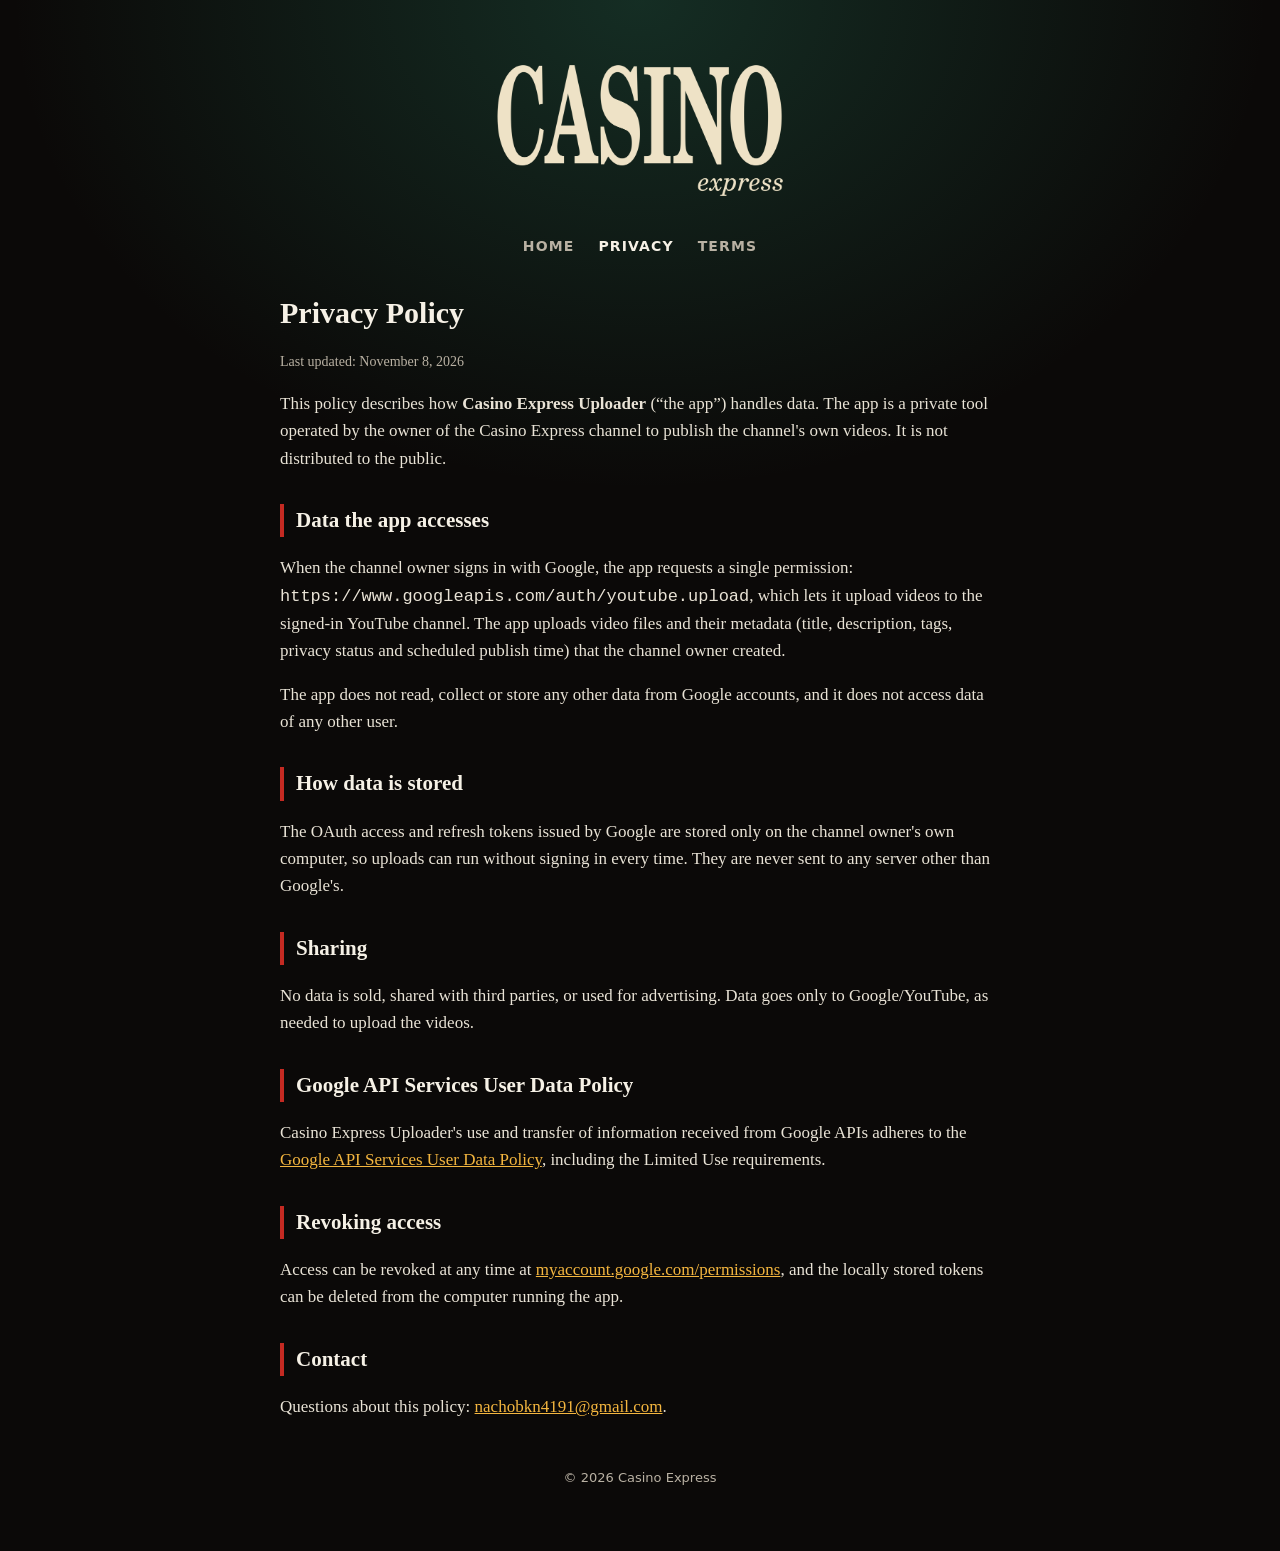
==== privacy.html @ b5d47b93 "Casino Express site: home, privacy policy, terms Co-Authored-By: Claude Opus 5.5 <noreply@anthropic." ====
<!doctype html>
<html lang="en">
<head>
<meta charset="utf-8">
<meta name="viewport" content="width=device-width, initial-scale=1">
<title>Privacy Policy — Casino Express</title>
<link rel="stylesheet" href="style.css">
</head>
<body>
<main>
  <header>
    <img src="logo.png" alt="Casino Express">
    <nav><a href="index.html">Home</a><a href="privacy.html" aria-current="page">Privacy</a><a href="terms.html">Terms</a></nav>
  </header>

  <h1>Privacy Policy</h1>
  <p class="small">Last updated: November 8, 2026</p>

  <p>This policy describes how <strong>Casino Express Uploader</strong> (“the app”) handles data. The app is a private tool
     operated by the owner of the Casino Express channel to publish the channel's own videos. It is not distributed to the public.</p>

  <h2>Data the app accesses</h2>
  <p>When the channel owner signs in with Google, the app requests a single permission:
     <code>https://www.googleapis.com/auth/youtube.upload</code>, which lets it upload videos to the signed-in YouTube channel.
     The app uploads video files and their metadata (title, description, tags, privacy status and scheduled publish time)
     that the channel owner created.</p>
  <p>The app does not read, collect or store any other data from Google accounts, and it does not access data of any other user.</p>

  <h2>How data is stored</h2>
  <p>The OAuth access and refresh tokens issued by Google are stored only on the channel owner's own computer, so uploads can run
     without signing in every time. They are never sent to any server other than Google's.</p>

  <h2>Sharing</h2>
  <p>No data is sold, shared with third parties, or used for advertising. Data goes only to Google/YouTube, as needed to upload the videos.</p>

  <h2>Google API Services User Data Policy</h2>
  <p>Casino Express Uploader's use and transfer of information received from Google APIs adheres to the
     <a href="https://developers.google.com/terms/api-services-user-data-policy">Google API Services User Data Policy</a>,
     including the Limited Use requirements.</p>

  <h2>Revoking access</h2>
  <p>Access can be revoked at any time at <a href="https://myaccount.google.com/permissions">myaccount.google.com/permissions</a>,
     and the locally stored tokens can be deleted from the computer running the app.</p>

  <h2>Contact</h2>
  <p>Questions about this policy: <a href="mailto:nachobkn4191@gmail.com">nachobkn4191@gmail.com</a>.</p>

  <footer>© 2026 Casino Express</footer>
</main>
</body>
</html>
---- style.css ----
:root { --night: #0b0908; --cream: #f6f1e6; --red: #c42a22; --felt: #1e6b55; --muted: #b9b1a3; }
* { box-sizing: border-box; }
body {
  margin: 0; background: var(--night); color: var(--cream);
  font: 17px/1.6 Georgia, "Times New Roman", serif;
  background-image: radial-gradient(ellipse 70% 45% at 50% 0%, rgba(46,140,108,.28), transparent 70%);
  min-height: 100vh;
}
main { max-width: 760px; margin: 0 auto; padding: 48px 20px 64px; }
header { text-align: center; margin-bottom: 36px; }
header img { width: min(320px, 70vw); }
nav { margin-top: 18px; font: 600 14px/1 system-ui, sans-serif; letter-spacing: .08em; text-transform: uppercase; }
nav a { color: var(--muted); text-decoration: none; margin: 0 12px; }
nav a:hover, nav a[aria-current] { color: var(--cream); }
h1 { font-size: 30px; margin: 0 0 6px; }
h2 { font-size: 21px; margin: 32px 0 8px; color: var(--cream); border-left: 4px solid var(--red); padding-left: 12px; }
p, li { color: #e9e3d6; }
a { color: #f4b63f; }
.small { color: var(--muted); font-size: 14px; }
footer { margin-top: 48px; text-align: center; color: var(--muted); font: 13px/1.5 system-ui, sans-serif; }
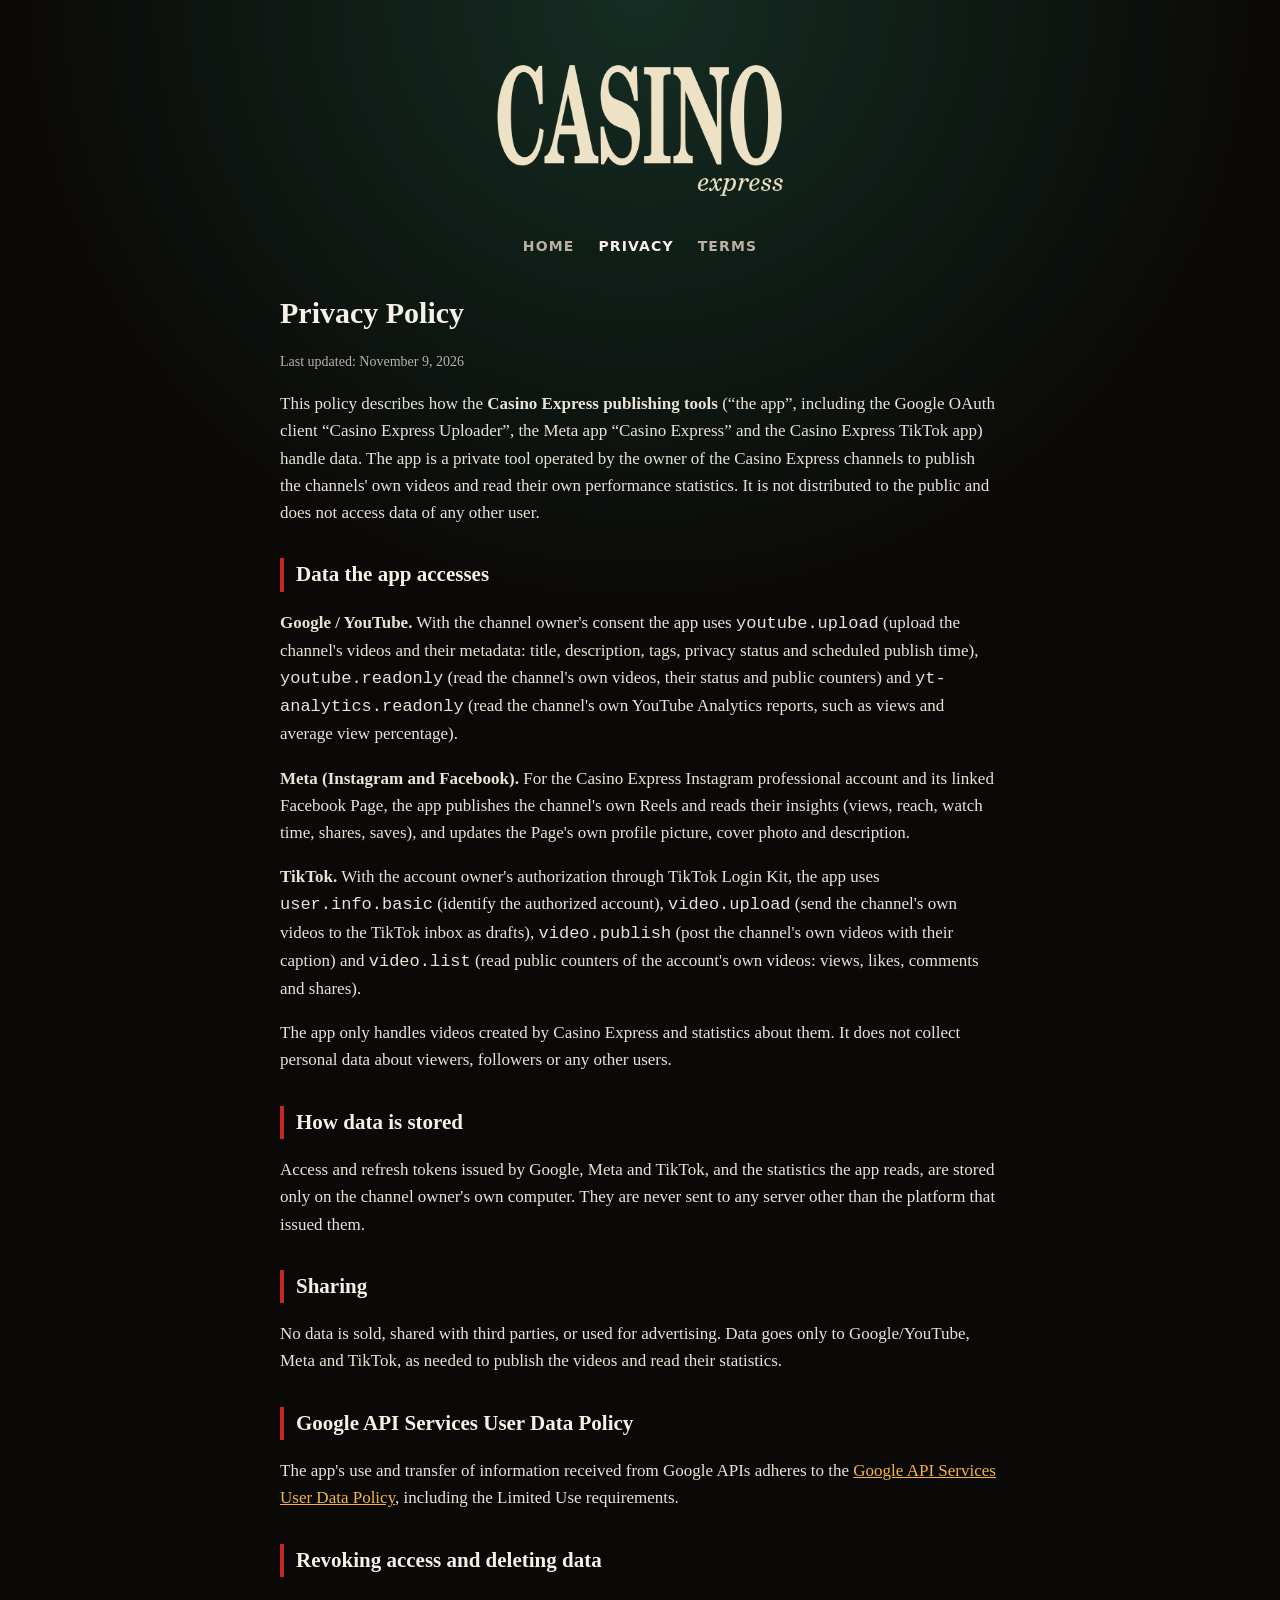
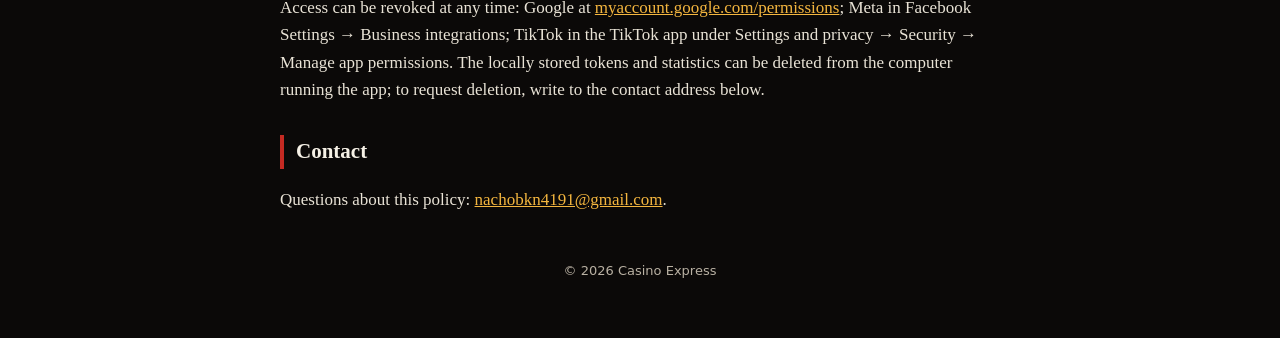
==== commit 50f1b078: "Update privacy.html: Google read/analytics scopes, Meta and TikTok Co-Authored-By: Claude Opus 5.5 <" ====
--- a/privacy.html
+++ b/privacy.html
@@ -14,33 +14,48 @@
   </header>
 
   <h1>Privacy Policy</h1>
-  <p class="small">Last updated: November 8, 2026</p>
+  <p class="small">Last updated: November 9, 2026</p>
 
-  <p>This policy describes how <strong>Casino Express Uploader</strong> (“the app”) handles data. The app is a private tool
-     operated by the owner of the Casino Express channel to publish the channel's own videos. It is not distributed to the public.</p>
+  <p>This policy describes how the <strong>Casino Express publishing tools</strong> (“the app”, including the Google OAuth client
+     “Casino Express Uploader”, the Meta app “Casino Express” and the Casino Express TikTok app) handle data. The app is a private
+     tool operated by the owner of the Casino Express channels to publish the channels' own videos and read their own performance
+     statistics. It is not distributed to the public and does not access data of any other user.</p>
 
   <h2>Data the app accesses</h2>
-  <p>When the channel owner signs in with Google, the app requests a single permission:
-     <code>https://www.googleapis.com/auth/youtube.upload</code>, which lets it upload videos to the signed-in YouTube channel.
-     The app uploads video files and their metadata (title, description, tags, privacy status and scheduled publish time)
-     that the channel owner created.</p>
-  <p>The app does not read, collect or store any other data from Google accounts, and it does not access data of any other user.</p>
+  <p><strong>Google / YouTube.</strong> With the channel owner's consent the app uses
+     <code>youtube.upload</code> (upload the channel's videos and their metadata: title, description, tags, privacy status and
+     scheduled publish time), <code>youtube.readonly</code> (read the channel's own videos, their status and public counters) and
+     <code>yt-analytics.readonly</code> (read the channel's own YouTube Analytics reports, such as views and average view percentage).</p>
+  <p><strong>Meta (Instagram and Facebook).</strong> For the Casino Express Instagram professional account and its linked Facebook
+     Page, the app publishes the channel's own Reels and reads their insights (views, reach, watch time, shares, saves), and updates
+     the Page's own profile picture, cover photo and description.</p>
+  <p><strong>TikTok.</strong> With the account owner's authorization through TikTok Login Kit, the app uses
+     <code>user.info.basic</code> (identify the authorized account), <code>video.upload</code> (send the channel's own videos to the
+     TikTok inbox as drafts), <code>video.publish</code> (post the channel's own videos with their caption) and
+     <code>video.list</code> (read public counters of the account's own videos: views, likes, comments and shares).</p>
+  <p>The app only handles videos created by Casino Express and statistics about them. It does not collect personal data about
+     viewers, followers or any other users.</p>
 
   <h2>How data is stored</h2>
-  <p>The OAuth access and refresh tokens issued by Google are stored only on the channel owner's own computer, so uploads can run
-     without signing in every time. They are never sent to any server other than Google's.</p>
+  <p>Access and refresh tokens issued by Google, Meta and TikTok, and the statistics the app reads, are stored only on the channel
+     owner's own computer. They are never sent to any server other than the platform that issued them.</p>
 
   <h2>Sharing</h2>
-  <p>No data is sold, shared with third parties, or used for advertising. Data goes only to Google/YouTube, as needed to upload the videos.</p>
+  <p>No data is sold, shared with third parties, or used for advertising. Data goes only to Google/YouTube, Meta and TikTok, as
+     needed to publish the videos and read their statistics.</p>
 
   <h2>Google API Services User Data Policy</h2>
-  <p>Casino Express Uploader's use and transfer of information received from Google APIs adheres to the
+  <p>The app's use and transfer of information received from Google APIs adheres to the
      <a href="https://developers.google.com/terms/api-services-user-data-policy">Google API Services User Data Policy</a>,
      including the Limited Use requirements.</p>
 
-  <h2>Revoking access</h2>
-  <p>Access can be revoked at any time at <a href="https://myaccount.google.com/permissions">myaccount.google.com/permissions</a>,
-     and the locally stored tokens can be deleted from the computer running the app.</p>
+  <h2>Revoking access and deleting data</h2>
+  <p>Access can be revoked at any time:
+     Google at <a href="https://myaccount.google.com/permissions">myaccount.google.com/permissions</a>;
+     Meta in Facebook Settings → Business integrations;
+     TikTok in the TikTok app under Settings and privacy → Security → Manage app permissions.
+     The locally stored tokens and statistics can be deleted from the computer running the app; to request deletion, write to the
+     contact address below.</p>
 
   <h2>Contact</h2>
   <p>Questions about this policy: <a href="mailto:nachobkn4191@gmail.com">nachobkn4191@gmail.com</a>.</p>
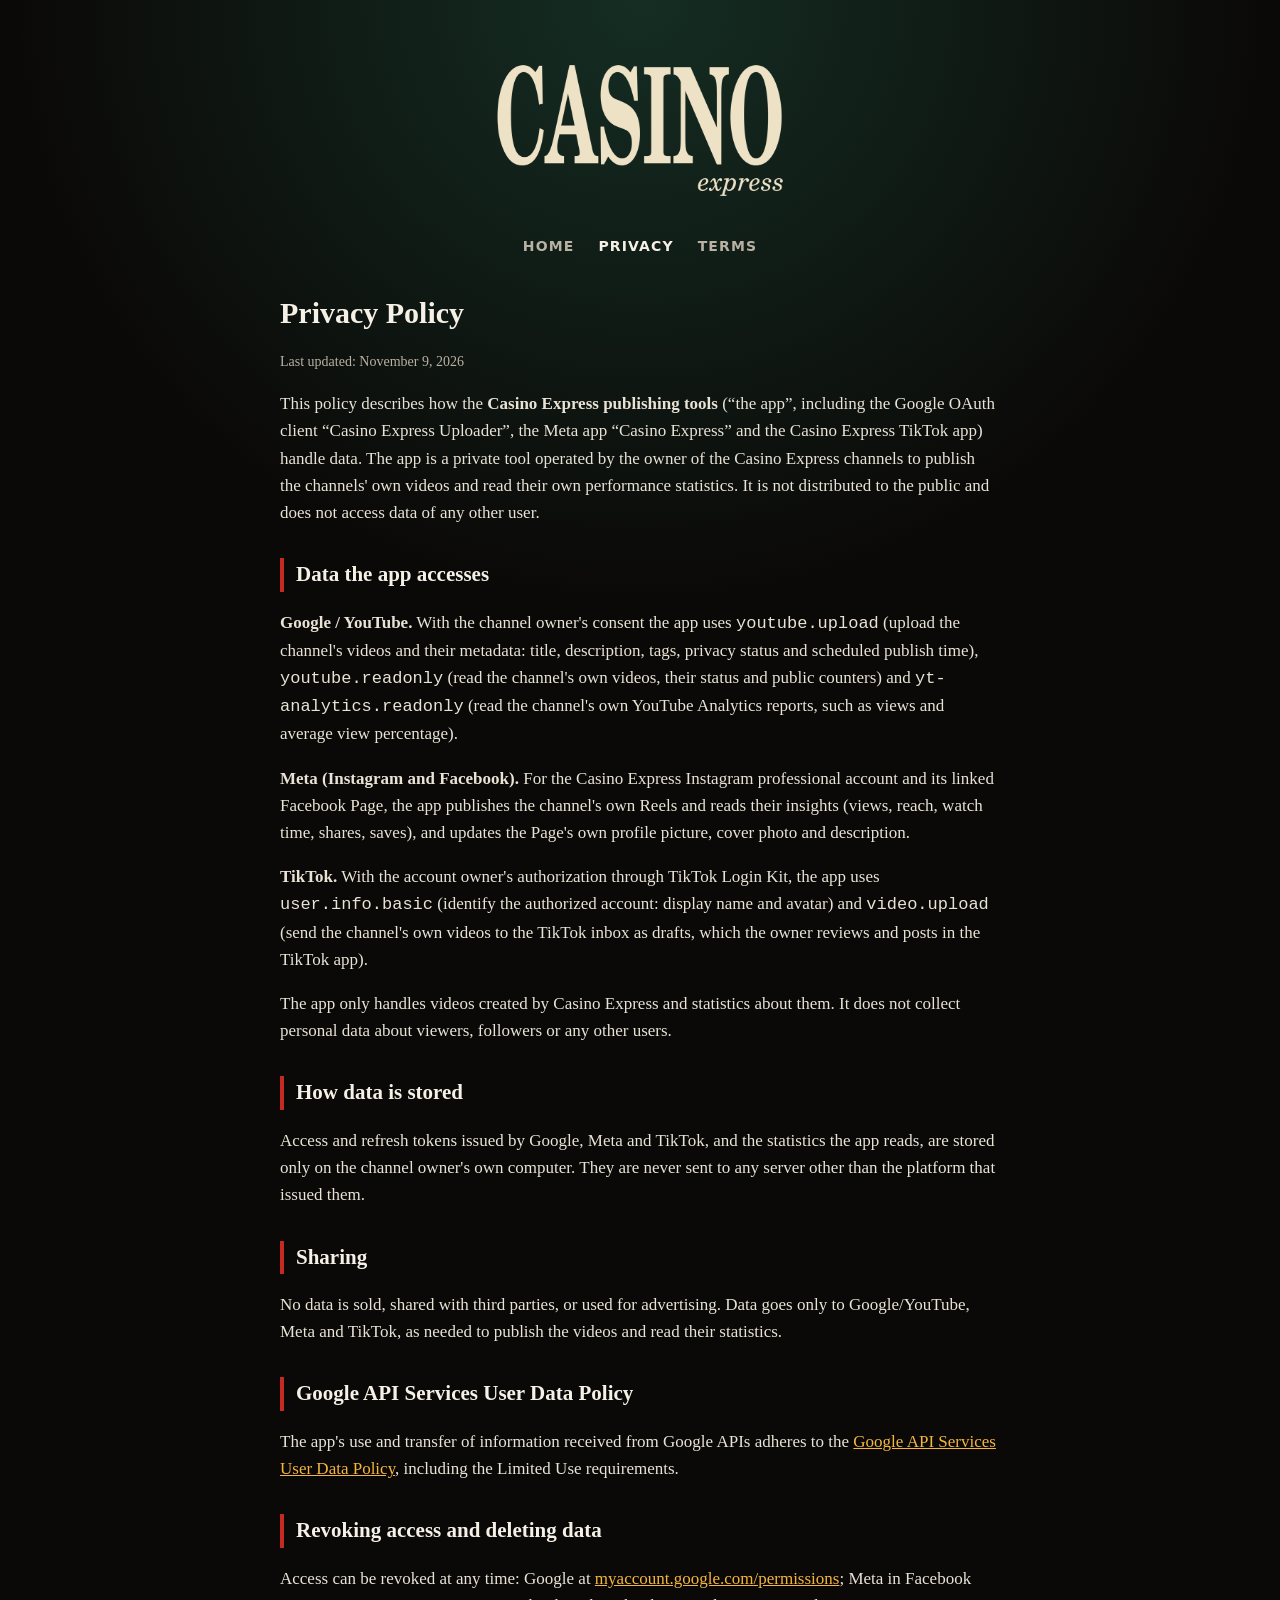
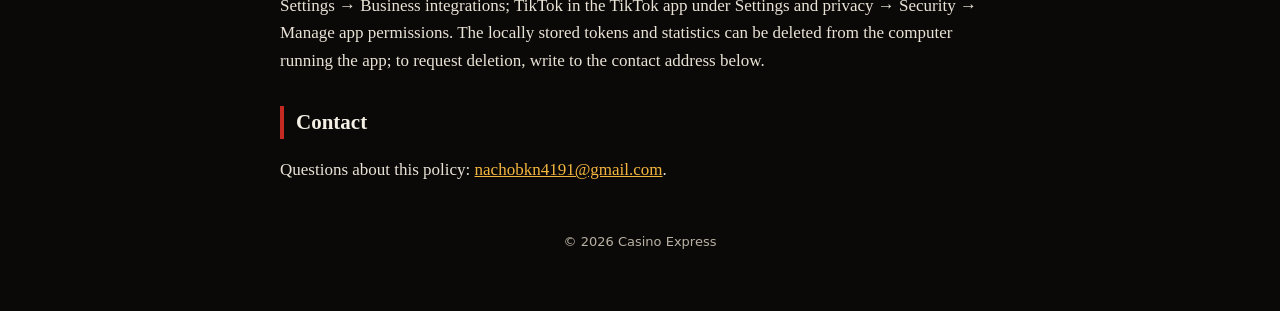
==== commit d4cba135: "Privacy: TikTok scopes are user.info.basic and video.upload Co-Authored-By: Claude Opus 5.5 <noreply" ====
--- a/privacy.html
+++ b/privacy.html
@@ -1,66 +1,65 @@
-<!doctype html>
-<html lang="en">
-<head>
-<meta charset="utf-8">
-<meta name="viewport" content="width=device-width, initial-scale=1">
-<title>Privacy Policy — Casino Express</title>
-<link rel="stylesheet" href="style.css">
-</head>
-<body>
-<main>
-  <header>
-    <img src="logo.png" alt="Casino Express">
-    <nav><a href="index.html">Home</a><a href="privacy.html" aria-current="page">Privacy</a><a href="terms.html">Terms</a></nav>
-  </header>
-
-  <h1>Privacy Policy</h1>
-  <p class="small">Last updated: November 9, 2026</p>
-
-  <p>This policy describes how the <strong>Casino Express publishing tools</strong> (“the app”, including the Google OAuth client
-     “Casino Express Uploader”, the Meta app “Casino Express” and the Casino Express TikTok app) handle data. The app is a private
-     tool operated by the owner of the Casino Express channels to publish the channels' own videos and read their own performance
-     statistics. It is not distributed to the public and does not access data of any other user.</p>
-
-  <h2>Data the app accesses</h2>
-  <p><strong>Google / YouTube.</strong> With the channel owner's consent the app uses
-     <code>youtube.upload</code> (upload the channel's videos and their metadata: title, description, tags, privacy status and
-     scheduled publish time), <code>youtube.readonly</code> (read the channel's own videos, their status and public counters) and
-     <code>yt-analytics.readonly</code> (read the channel's own YouTube Analytics reports, such as views and average view percentage).</p>
-  <p><strong>Meta (Instagram and Facebook).</strong> For the Casino Express Instagram professional account and its linked Facebook
-     Page, the app publishes the channel's own Reels and reads their insights (views, reach, watch time, shares, saves), and updates
-     the Page's own profile picture, cover photo and description.</p>
-  <p><strong>TikTok.</strong> With the account owner's authorization through TikTok Login Kit, the app uses
-     <code>user.info.basic</code> (identify the authorized account), <code>video.upload</code> (send the channel's own videos to the
-     TikTok inbox as drafts), <code>video.publish</code> (post the channel's own videos with their caption) and
-     <code>video.list</code> (read public counters of the account's own videos: views, likes, comments and shares).</p>
-  <p>The app only handles videos created by Casino Express and statistics about them. It does not collect personal data about
-     viewers, followers or any other users.</p>
-
-  <h2>How data is stored</h2>
-  <p>Access and refresh tokens issued by Google, Meta and TikTok, and the statistics the app reads, are stored only on the channel
-     owner's own computer. They are never sent to any server other than the platform that issued them.</p>
-
-  <h2>Sharing</h2>
-  <p>No data is sold, shared with third parties, or used for advertising. Data goes only to Google/YouTube, Meta and TikTok, as
-     needed to publish the videos and read their statistics.</p>
-
-  <h2>Google API Services User Data Policy</h2>
-  <p>The app's use and transfer of information received from Google APIs adheres to the
-     <a href="https://developers.google.com/terms/api-services-user-data-policy">Google API Services User Data Policy</a>,
-     including the Limited Use requirements.</p>
-
-  <h2>Revoking access and deleting data</h2>
-  <p>Access can be revoked at any time:
-     Google at <a href="https://myaccount.google.com/permissions">myaccount.google.com/permissions</a>;
-     Meta in Facebook Settings → Business integrations;
-     TikTok in the TikTok app under Settings and privacy → Security → Manage app permissions.
-     The locally stored tokens and statistics can be deleted from the computer running the app; to request deletion, write to the
-     contact address below.</p>
-
-  <h2>Contact</h2>
-  <p>Questions about this policy: <a href="mailto:nachobkn4191@gmail.com">nachobkn4191@gmail.com</a>.</p>
-
-  <footer>© 2026 Casino Express</footer>
-</main>
-</body>
-</html>
+<!doctype html>
+<html lang="en">
+<head>
+<meta charset="utf-8">
+<meta name="viewport" content="width=device-width, initial-scale=1">
+<title>Privacy Policy — Casino Express</title>
+<link rel="stylesheet" href="style.css">
+</head>
+<body>
+<main>
+  <header>
+    <img src="logo.png" alt="Casino Express">
+    <nav><a href="index.html">Home</a><a href="privacy.html" aria-current="page">Privacy</a><a href="terms.html">Terms</a></nav>
+  </header>
+
+  <h1>Privacy Policy</h1>
+  <p class="small">Last updated: November 9, 2026</p>
+
+  <p>This policy describes how the <strong>Casino Express publishing tools</strong> (“the app”, including the Google OAuth client
+     “Casino Express Uploader”, the Meta app “Casino Express” and the Casino Express TikTok app) handle data. The app is a private
+     tool operated by the owner of the Casino Express channels to publish the channels' own videos and read their own performance
+     statistics. It is not distributed to the public and does not access data of any other user.</p>
+
+  <h2>Data the app accesses</h2>
+  <p><strong>Google / YouTube.</strong> With the channel owner's consent the app uses
+     <code>youtube.upload</code> (upload the channel's videos and their metadata: title, description, tags, privacy status and
+     scheduled publish time), <code>youtube.readonly</code> (read the channel's own videos, their status and public counters) and
+     <code>yt-analytics.readonly</code> (read the channel's own YouTube Analytics reports, such as views and average view percentage).</p>
+  <p><strong>Meta (Instagram and Facebook).</strong> For the Casino Express Instagram professional account and its linked Facebook
+     Page, the app publishes the channel's own Reels and reads their insights (views, reach, watch time, shares, saves), and updates
+     the Page's own profile picture, cover photo and description.</p>
+  <p><strong>TikTok.</strong> With the account owner's authorization through TikTok Login Kit, the app uses
+     <code>user.info.basic</code> (identify the authorized account: display name and avatar) and <code>video.upload</code>
+     (send the channel's own videos to the TikTok inbox as drafts, which the owner reviews and posts in the TikTok app).</p>
+  <p>The app only handles videos created by Casino Express and statistics about them. It does not collect personal data about
+     viewers, followers or any other users.</p>
+
+  <h2>How data is stored</h2>
+  <p>Access and refresh tokens issued by Google, Meta and TikTok, and the statistics the app reads, are stored only on the channel
+     owner's own computer. They are never sent to any server other than the platform that issued them.</p>
+
+  <h2>Sharing</h2>
+  <p>No data is sold, shared with third parties, or used for advertising. Data goes only to Google/YouTube, Meta and TikTok, as
+     needed to publish the videos and read their statistics.</p>
+
+  <h2>Google API Services User Data Policy</h2>
+  <p>The app's use and transfer of information received from Google APIs adheres to the
+     <a href="https://developers.google.com/terms/api-services-user-data-policy">Google API Services User Data Policy</a>,
+     including the Limited Use requirements.</p>
+
+  <h2>Revoking access and deleting data</h2>
+  <p>Access can be revoked at any time:
+     Google at <a href="https://myaccount.google.com/permissions">myaccount.google.com/permissions</a>;
+     Meta in Facebook Settings → Business integrations;
+     TikTok in the TikTok app under Settings and privacy → Security → Manage app permissions.
+     The locally stored tokens and statistics can be deleted from the computer running the app; to request deletion, write to the
+     contact address below.</p>
+
+  <h2>Contact</h2>
+  <p>Questions about this policy: <a href="mailto:nachobkn4191@gmail.com">nachobkn4191@gmail.com</a>.</p>
+
+  <footer>© 2026 Casino Express</footer>
+</main>
+</body>
+</html>
